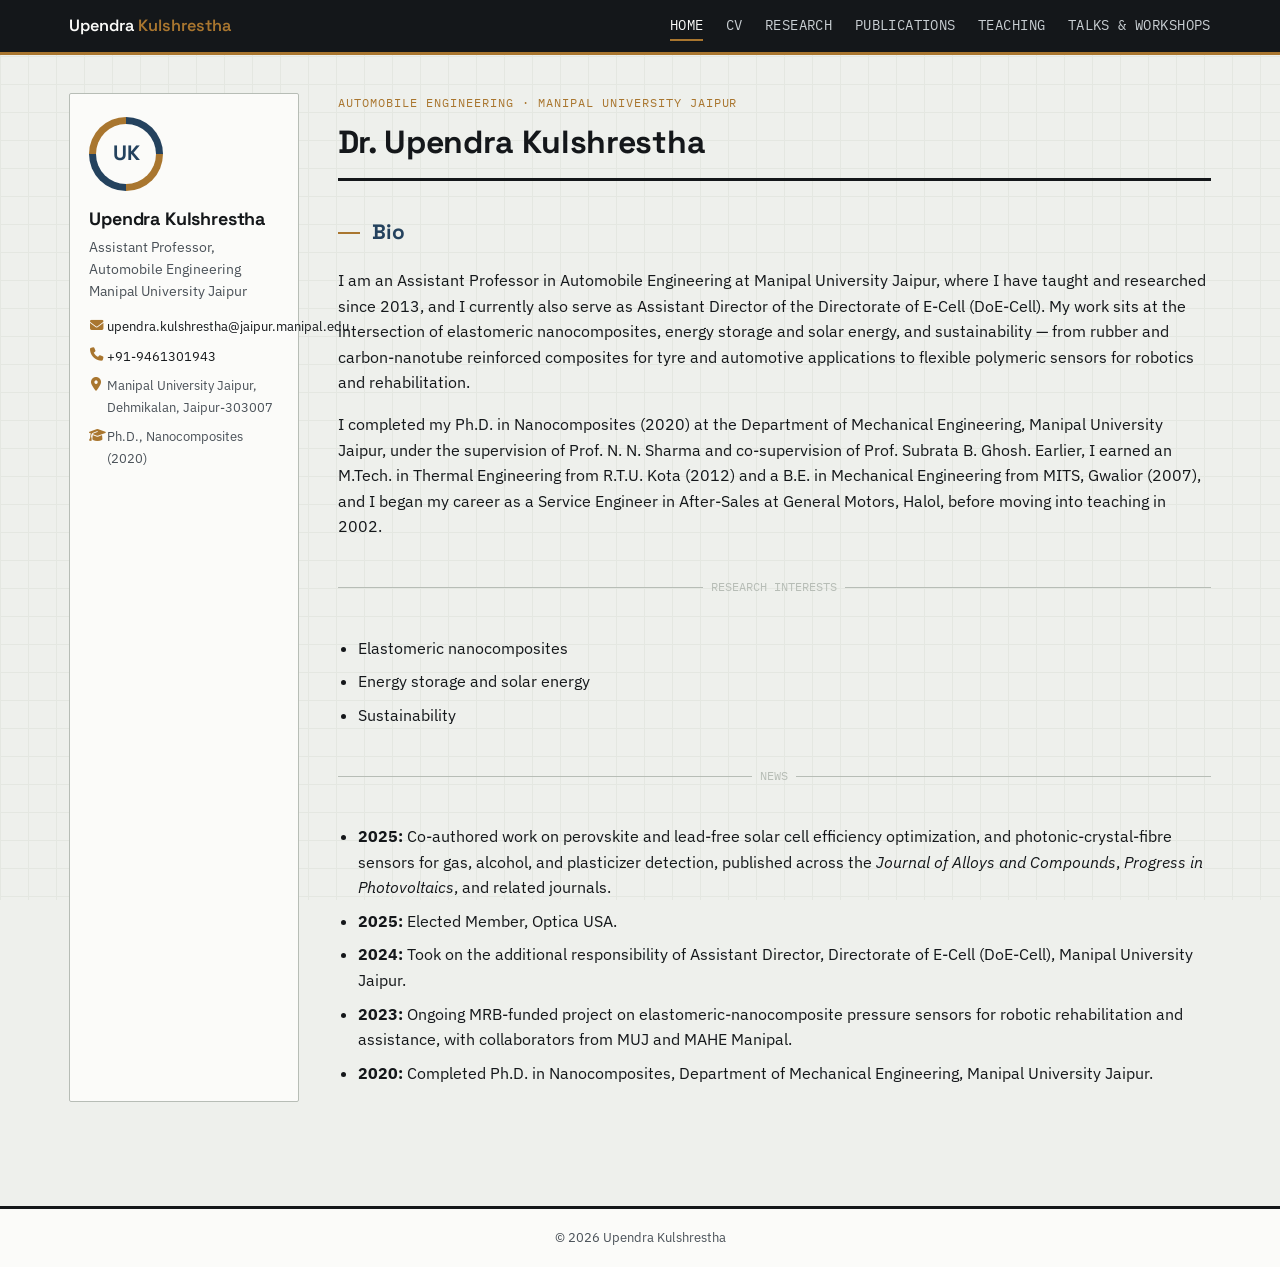
==== index.html @ 8e5ced31 "Add files via upload" ====
<!DOCTYPE html>
<html lang="en">
<head>
<meta charset="UTF-8">
<title>Dr. Upendra Kulshrestha — Home</title>
<meta name="viewport" content="width=device-width, initial-scale=1.0">
<meta name="description" content="Dr. Upendra Kulshrestha — Assistant Professor, Automobile Engineering, Manipal University Jaipur.">
<link rel="stylesheet" href="assets/css/main.css">
<link rel="stylesheet" href="https://cdnjs.cloudflare.com/ajax/libs/font-awesome/6.5.1/css/all.min.css">
</head>
<body>

<div class="topbar">
  <div class="topbar__inner">
    <div class="topbar__brand">Upendra <span>Kulshrestha</span></div>
    <nav>
      <a href="index.html" class="current">Home</a>
      <a href="cv.html">CV</a>
      <a href="research.html">Research</a>
      <a href="publications.html">Publications</a>
      <a href="teaching.html">Teaching</a>
      <a href="talks.html">Talks &amp; Workshops</a>
    </nav>
  </div>
</div>

<div class="shell">
  <aside class="card">
    <div class="badge"><div class="badge__inner">UK</div></div>
    <h3>Upendra Kulshrestha</h3>
    <div class="role">Assistant Professor, Automobile Engineering<br>Manipal University Jaipur</div>
    <ul>
      <li><i class="fa-solid fa-envelope"></i><a href="mailto:upendra.kulshrestha@jaipur.manipal.edu">upendra.kulshrestha@jaipur.manipal.edu</a></li>
      <li><i class="fa-solid fa-phone"></i><a href="tel:+919461301943">+91-9461301943</a></li>
      <li><i class="fa-solid fa-location-dot"></i>Manipal University Jaipur, Dehmikalan, Jaipur-303007</li>
      <li><i class="fa-solid fa-graduation-cap"></i>Ph.D., Nanocomposites (2020)</li>
    </ul>
  </aside>

  <article>
    <span class="page__kicker">Automobile Engineering &middot; Manipal University Jaipur</span>
    <h1 class="page__title">Dr. Upendra Kulshrestha</h1>

    <section class="block">
      <h1>Bio</h1>
      <p>I am an Assistant Professor in Automobile Engineering at Manipal University Jaipur, where I have taught
      and researched since 2013, and I currently also serve as Assistant Director of the Directorate of
      E-Cell (DoE-Cell). My work sits at the intersection of elastomeric nanocomposites, energy storage and
      solar energy, and sustainability &mdash; from rubber and carbon-nanotube reinforced composites for tyre
      and automotive applications to flexible polymeric sensors for robotics and rehabilitation.</p>
      <p>I completed my Ph.D. in Nanocomposites (2020) at the Department of Mechanical Engineering, Manipal
      University Jaipur, under the supervision of Prof. N. N. Sharma and co-supervision of Prof. Subrata B.
      Ghosh. Earlier, I earned an M.Tech. in Thermal Engineering from R.T.U. Kota (2012) and a B.E. in
      Mechanical Engineering from MITS, Gwalior (2007), and I began my career as a Service Engineer in
      After-Sales at General Motors, Halol, before moving into teaching in 2002.</p>
    </section>

    <div class="dim"><span>RESEARCH INTERESTS</span></div>

    <section class="block">
      <ul class="plain">
        <li>Elastomeric nanocomposites</li>
        <li>Energy storage and solar energy</li>
        <li>Sustainability</li>
      </ul>
    </section>

    <div class="dim"><span>NEWS</span></div>

    <section class="block">
      <ul class="plain">
        <li><strong>2025:</strong> Co-authored work on perovskite and lead-free solar cell efficiency
        optimization, and photonic-crystal-fibre sensors for gas, alcohol, and plasticizer detection,
        published across the <em>Journal of Alloys and Compounds</em>, <em>Progress in Photovoltaics</em>, and
        related journals.</li>
        <li><strong>2025:</strong> Elected Member, Optica USA.</li>
        <li><strong>2024:</strong> Took on the additional responsibility of Assistant Director, Directorate of
        E-Cell (DoE-Cell), Manipal University Jaipur.</li>
        <li><strong>2023:</strong> Ongoing MRB-funded project on elastomeric-nanocomposite pressure sensors for
        robotic rehabilitation and assistance, with collaborators from MUJ and MAHE Manipal.</li>
        <li><strong>2020:</strong> Completed Ph.D. in Nanocomposites, Department of Mechanical Engineering,
        Manipal University Jaipur.</li>
      </ul>
    </section>
  </article>
</div>

<footer class="page__footer">&copy; 2026 Upendra Kulshrestha</footer>
</body>
</html>
---- assets/css/main.css ----
/* ============================================================
   Dr. Upendra Kulshrestha — academic site
   Design language: technical drawing / engineering spec sheet.
   Palette:
     --paper   #eef0ec  (drafting-paper grey-green)
     --ink     #14171a  (near-black)
     --steel   #24425e  (blueprint steel-blue — primary)
     --brass   #a9762f  (brass/gauge accent)
     --line    #9aa3ab  (rule / tick-mark grey)
   Type: Space Grotesk (display) / IBM Plex Sans (body) / IBM Plex Mono (data)
   ============================================================ */

@import url('https://fonts.googleapis.com/css2?family=Space+Grotesk:wght@500;600;700&family=IBM+Plex+Sans:wght@400;500;600&family=IBM+Plex+Mono:wght@400;500&display=swap');

:root{
  --paper:#eef0ec;
  --paper-2:#e4e7e1;
  --ink:#14171a;
  --ink-soft:#4a5158;
  --steel:#24425e;
  --steel-light:#3a5a7a;
  --brass:#a9762f;
  --line:#b7bdb6;
  --white:#fbfbf9;
  --radius:2px;
  --maxw:920px;
}

*{box-sizing:border-box;}

html{scroll-behavior:smooth;}

body{
  margin:0;
  background:var(--paper);
  color:var(--ink);
  font-family:'IBM Plex Sans', system-ui, sans-serif;
  font-size:16px;
  line-height:1.6;
  background-image:
    linear-gradient(var(--paper-2) 1px, transparent 1px),
    linear-gradient(90deg, var(--paper-2) 1px, transparent 1px);
  background-size:28px 28px;
  background-attachment:fixed;
}

a{color:var(--steel); text-decoration:none;}
a:hover{color:var(--brass); text-decoration:underline;}
a:focus-visible, button:focus-visible{outline:2px solid var(--brass); outline-offset:2px;}

h1,h2,h3{
  font-family:'Space Grotesk', sans-serif;
  color:var(--ink);
  margin:0 0 .4em;
  letter-spacing:-0.01em;
}

.mono{font-family:'IBM Plex Mono', monospace;}

/* ---------- Top nav (dimension-strip style) ---------- */
.topbar{
  background:var(--ink);
  color:var(--paper);
  position:sticky; top:0; z-index:50;
  border-bottom:3px solid var(--brass);
}
.topbar__inner{
  max-width:calc(var(--maxw) + 260px);
  margin:0 auto;
  display:flex; align-items:center; justify-content:space-between;
  padding:.7em 1.2em;
  gap:1em; flex-wrap:wrap;
}
.topbar__brand{
  font-family:'Space Grotesk', sans-serif;
  font-weight:600;
  font-size:1.02rem;
  color:var(--white);
}
.topbar__brand span{color:var(--brass);}
.topbar nav{display:flex; gap:1.4em; flex-wrap:wrap;}
.topbar nav a{
  color:#c9cfd3;
  font-size:.86rem;
  font-family:'IBM Plex Mono', monospace;
  letter-spacing:.03em;
  text-transform:uppercase;
  text-decoration:none;
  padding:.2em 0;
  border-bottom:2px solid transparent;
}
.topbar nav a:hover, .topbar nav a.current{
  color:var(--white);
  border-bottom-color:var(--brass);
}

/* ---------- Page shell ---------- */
.shell{
  max-width:calc(var(--maxw) + 260px);
  margin:0 auto;
  display:grid;
  grid-template-columns:230px 1fr;
  gap:2.4em;
  padding:2.4em 1.2em 4em;
}
@media (max-width:760px){
  .shell{grid-template-columns:1fr;}
}

/* ---------- Sidebar / identity card ---------- */
.card{
  background:var(--white);
  border:1px solid var(--line);
  border-radius:var(--radius);
  padding:1.4em 1.2em;
  position:sticky; top:5.2em;
}
@media (max-width:760px){ .card{position:static;} }

.badge{
  width:74px; height:74px;
  border-radius:50%;
  background:conic-gradient(var(--steel) 0 25%, var(--brass) 25% 50%, var(--steel) 50% 75%, var(--brass) 75% 100%);
  display:flex; align-items:center; justify-content:center;
  margin-bottom:.9em;
}
.badge__inner{
  width:60px; height:60px; border-radius:50%;
  background:var(--white);
  display:flex; align-items:center; justify-content:center;
  font-family:'Space Grotesk', sans-serif;
  font-weight:700; font-size:1.3rem; color:var(--steel);
}

.card h3{font-size:1.12rem; margin-bottom:.15em;}
.card .role{font-size:.86rem; color:var(--ink-soft); margin-bottom:1em;}

.card ul{list-style:none; margin:0; padding:0;}
.card li{
  font-size:.84rem;
  margin-bottom:.6em;
  padding-left:1.3em;
  position:relative;
  color:var(--ink-soft);
}
.card li i{position:absolute; left:0; top:.18em; color:var(--brass); width:1em; text-align:center;}
.card li a{color:var(--ink); }
.card li a:hover{color:var(--brass);}

/* ---------- Main article ---------- */
.page__title{
  font-size:2rem;
  border-bottom:3px solid var(--ink);
  padding-bottom:.3em;
  margin-bottom:.2em;
}
.page__kicker{
  font-family:'IBM Plex Mono', monospace;
  font-size:.78rem;
  letter-spacing:.08em;
  text-transform:uppercase;
  color:var(--brass);
  margin-bottom:.3em;
  display:block;
}

section.block{margin-top:2.2em;}
section.block h1, section.block h2{
  font-size:1.3rem;
  display:flex; align-items:center; gap:.6em;
  color:var(--steel);
  margin-bottom:.9em;
}
section.block h1::before, section.block h2::before{
  content:"";
  width:22px; height:2px; background:var(--brass); display:inline-block;
}

/* dimension-line divider between blocks */
.dim{
  display:flex; align-items:center; gap:.5em;
  margin:2.4em 0;
  color:var(--line);
}
.dim::before, .dim::after{content:""; flex:1; height:1px; background:var(--line);}
.dim span{font-family:'IBM Plex Mono', monospace; font-size:.74rem; color:var(--line); white-space:nowrap;}

/* ---------- CV entries ---------- */
.cv-entry{
  display:grid;
  grid-template-columns:150px 1fr;
  gap:1em;
  padding:.75em 0;
  border-bottom:1px dashed var(--line);
}
.cv-entry:last-child{border-bottom:none;}
.cv-entry .dates{
  font-family:'IBM Plex Mono', monospace;
  font-size:.78rem;
  color:var(--brass);
  white-space:nowrap;
}
.cv-entry .role{font-weight:600;}
.cv-entry .org{color:var(--ink-soft); font-size:.94rem;}
@media (max-width:560px){
  .cv-entry{grid-template-columns:1fr;}
}

/* ---------- Lists / publications ---------- */
.pub-list{list-style:none; margin:0; padding:0;}
.pub-list li{
  padding:.9em 0;
  border-bottom:1px dashed var(--line);
  font-size:.96rem;
}
.pub-list li:last-child{border-bottom:none;}
.pub-num{
  font-family:'IBM Plex Mono', monospace;
  color:var(--brass);
  margin-right:.5em;
}
.pub-list a{word-break:break-word;}

ul.plain, ol.plain{padding-left:1.3em;}
ul.plain li, ol.plain li{margin-bottom:.5em;}

.tag{
  display:inline-block;
  font-family:'IBM Plex Mono', monospace;
  font-size:.72rem;
  border:1px solid var(--steel);
  color:var(--steel);
  padding:.05em .5em;
  border-radius:2px;
  margin-right:.4em;
}

/* ---------- Footer ---------- */
.page__footer{
  border-top:3px solid var(--ink);
  margin-top:3em;
  padding:1.4em 1.2em;
  text-align:center;
  font-size:.82rem;
  color:var(--ink-soft);
  background:var(--white);
}
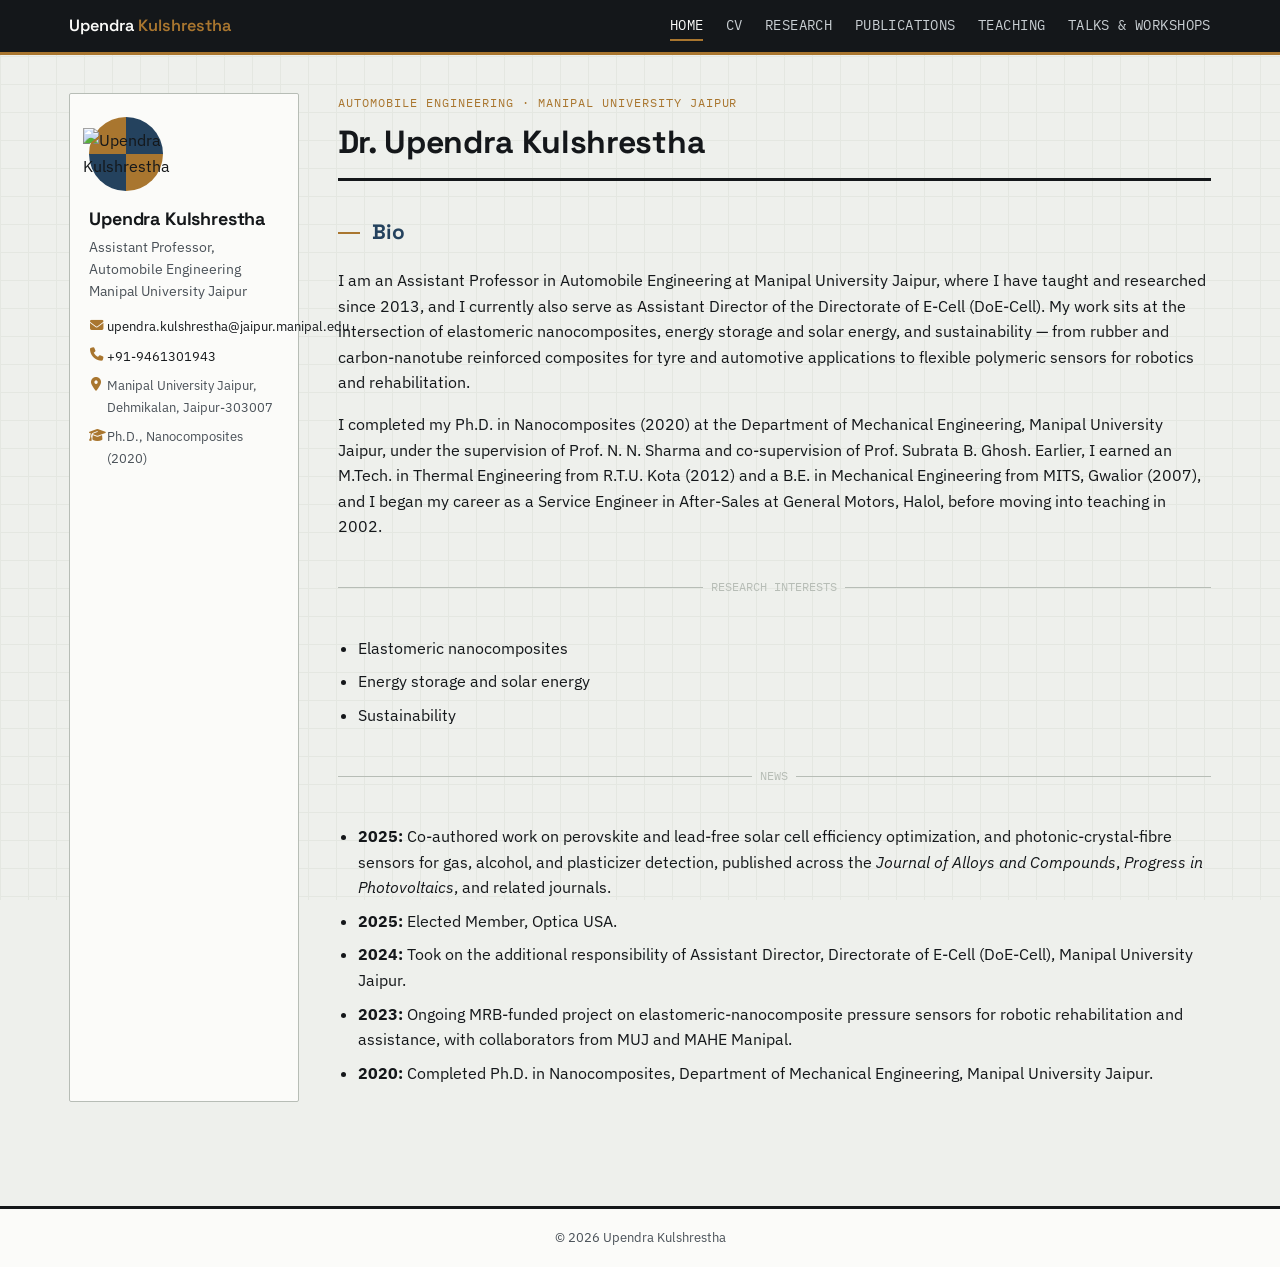
==== commit fe43b23c: "Update index.html" ====
--- a/index.html
+++ b/index.html
@@ -26,7 +26,7 @@
 
 <div class="shell">
   <aside class="card">
-    <div class="badge"><div class="badge__inner">UK</div></div>
+    <div class="badge"><img src="images/profile.jpg" alt="Upendra Kulshrestha" class="badge__photo"></div>
     <h3>Upendra Kulshrestha</h3>
     <div class="role">Assistant Professor, Automobile Engineering<br>Manipal University Jaipur</div>
     <ul>
